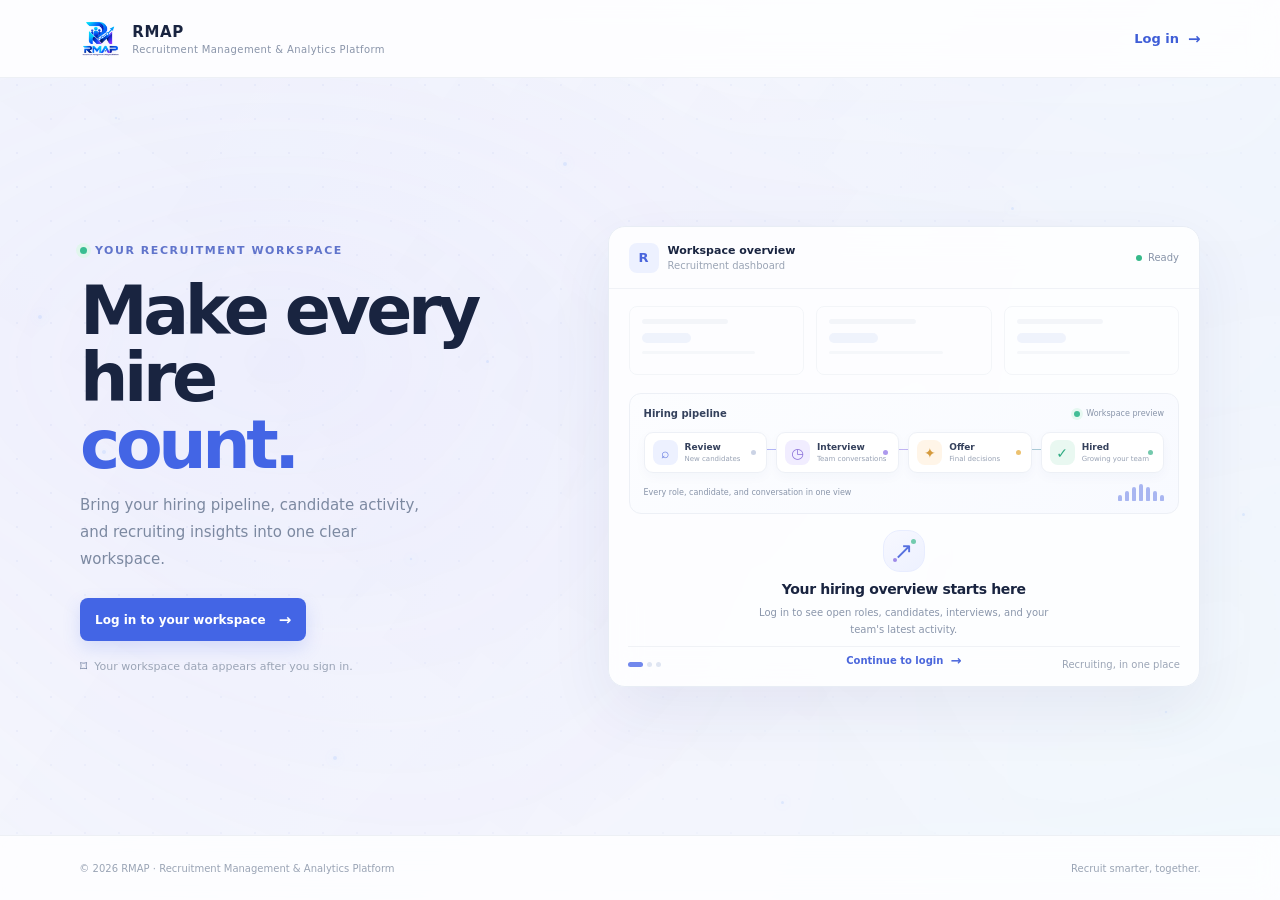
==== index.html @ a4378274 "Initial RMAP project upload" ====
<!doctype html>
<html lang="en">
<head>
  <!-- Signed-out entry page shown when the project opens. -->
  <meta charset="utf-8">
  <meta name="viewport" content="width=device-width, initial-scale=1">
  <meta name="theme-color" content="#f5f7fc">
  <meta name="description" content="Welcome to RMAP, the Recruitment Management &amp; Analytics Platform.">
  <title>RMAP | Recruitment Management &amp; Analytics</title>
  <link rel="stylesheet" href="app/css/landing.css">
  <link rel="stylesheet" href="app/css/rmap-background.css">
  <link rel="stylesheet" href="app/css/readability.css">
  <link rel="stylesheet" href="app/css/global-effects.css">
</head>
<body class="rmap-bg-host rmap-bg-landing">
  <!-- Public header keeps the brand and login entry point visible. -->
  <header class="site-header">
    <a class="brand" href="index.html" aria-label="RMAP home">
      <img src="Assets/images/Futuristic%20RMAP%20Recruitment%20Analytics%20Logo-1.png" alt="">
      <span><strong>RMAP</strong><small>Recruitment Management &amp; Analytics Platform</small></span>
    </a>
    <a class="login-link" href="login.html">Log in <span aria-hidden="true">→</span></a>
  </header>

  <!-- Empty workspace state appears before the user signs in. -->
  <main class="welcome-main">
    <div class="welcome-copy">
      <span class="eyebrow"><i></i> YOUR RECRUITMENT WORKSPACE</span>
      <h1>Make every hire<br><span>count.</span></h1>
      <p>Bring your hiring pipeline, candidate activity, and recruiting insights into one clear workspace.</p>
      <a class="primary-button" href="login.html">Log in to your workspace <span aria-hidden="true">→</span></a>
      <div class="privacy-note"><span aria-hidden="true">⌑</span> Your workspace data appears after you sign in.</div>
    </div>

    <!-- A quiet, data-free preview of the dashboard before sign-in. -->
    <section class="workspace-preview" aria-label="Your workspace is waiting">
      <div class="preview-top"><div class="preview-brand"><span class="preview-mark">R</span><span><strong>Workspace overview</strong><small>Recruitment dashboard</small></span></div><span class="preview-status"><i></i> Ready</span></div>
      <div class="preview-skeletons" aria-hidden="true"><div class="skeleton-card"><span></span><i></i><b></b></div><div class="skeleton-card"><span></span><i></i><b></b></div><div class="skeleton-card"><span></span><i></i><b></b></div></div>
      <!-- Decorative pipeline preview adds context without exposing workspace records before sign-in. -->
      <div class="pipeline-preview" aria-label="Preview of recruitment stages">
        <div class="pipeline-preview-heading"><span>Hiring pipeline</span><span><i></i> Workspace preview</span></div>
        <div class="pipeline-preview-flow" aria-hidden="true">
          <div class="pipeline-preview-step step-review"><span class="pipeline-step-icon">⌕</span><span class="pipeline-step-copy"><strong>Review</strong><small>New candidates</small></span><i class="pipeline-step-dot"></i></div>
          <div class="pipeline-preview-step step-interview"><span class="pipeline-step-icon">◷</span><span class="pipeline-step-copy"><strong>Interview</strong><small>Team conversations</small></span><i class="pipeline-step-dot"></i></div>
          <div class="pipeline-preview-step step-offer"><span class="pipeline-step-icon">✦</span><span class="pipeline-step-copy"><strong>Offer</strong><small>Final decisions</small></span><i class="pipeline-step-dot"></i></div>
          <div class="pipeline-preview-step step-hired"><span class="pipeline-step-icon">✓</span><span class="pipeline-step-copy"><strong>Hired</strong><small>Growing your team</small></span><i class="pipeline-step-dot"></i></div>
        </div>
        <div class="pipeline-preview-footer"><span>Every role, candidate, and conversation in one view</span><span class="pipeline-preview-spark" aria-hidden="true"><i></i><i></i><i></i><i></i><i></i><i></i><i></i></span></div>
      </div>
      <div class="empty-state"><div class="empty-icon"><span>↗</span><i></i><b></b></div><h2>Your hiring overview starts here</h2><p>Log in to see open roles, candidates, interviews, and your team's latest activity.</p><a href="login.html">Continue to login <span aria-hidden="true">→</span></a></div>
      <div class="preview-bottom"><span><i></i><i></i><i></i></span><small>Recruiting, in one place</small></div>
    </section>
  </main>

  <footer class="site-footer"><span>© 2026 RMAP · Recruitment Management &amp; Analytics Platform</span><span>Recruit smarter, together.</span></footer>
  <script src="app/js/rmap-background.js" defer></script>
</body>
</html>
---- app/css/landing.css ----
/* Shared page foundation. */
:root { color-scheme: light; --ink: #192440; --muted: #7c89a1; --blue: #4365e5; }
* { box-sizing: border-box; }
body { min-height: 100vh; margin: 0; background: #f7f9fd; color: var(--ink); font-family: Inter, ui-sans-serif, system-ui, -apple-system, "Segoe UI", sans-serif; -webkit-font-smoothing: antialiased; }
a { color: inherit; text-decoration: none; }

/* Brand header and login entry. */
.site-header { height: 78px; display: flex; align-items: center; justify-content: space-between; padding: 0 max(6.2vw, 24px); border-bottom: 1px solid #edf0f5; background: #fff; }
.brand { display: flex; align-items: center; gap: 10px; }
.brand img { width: 43px; height: 43px; object-fit: contain; }
.brand > span { display: flex; flex-direction: column; gap: 3px; }
.brand strong { font-size: 15px; letter-spacing: .04em; }
.brand small { color: #8994a9; font-size: 8px; letter-spacing: .04em; }
.login-link { display: flex; align-items: center; gap: 9px; color: #3f5ed7; font-size: 11px; font-weight: 700; }
.login-link span { font-size: 15px; }

/* Introductory message and dashboard preview. */
.welcome-main { display: grid; width: min(1120px, calc(100% - 64px)); min-height: calc(100vh - 143px); grid-template-columns: .85fr 1.15fr; align-items: center; gap: 8%; margin: 0 auto; padding: 50px 0; }
.welcome-copy { max-width: 410px; padding: 10px 0; }
.eyebrow { display: inline-flex; align-items: center; gap: 8px; color: #6074cb; font-size: 9px; font-weight: 750; letter-spacing: .14em; }
.eyebrow i { width: 7px; height: 7px; border-radius: 50%; background: #38bd91; box-shadow: 0 0 0 4px #e1f6ed; }
.welcome-copy h1 { margin: 19px 0 14px; font-size: clamp(45px, 5.6vw, 68px); line-height: .99; letter-spacing: -.065em; }
.welcome-copy h1 span { color: var(--blue); }
.welcome-copy > p { max-width: 360px; margin: 0; color: var(--muted); font-size: 13px; line-height: 1.8; }
.primary-button { display: inline-flex; height: 43px; align-items: center; gap: 13px; margin-top: 25px; padding: 0 15px; border-radius: 8px; background: var(--blue); color: white; font-size: 10px; font-weight: 650; box-shadow: 0 7px 18px #4365e52b; transition: background .15s, transform .15s; }
.primary-button:hover { transform: translateY(-1px); background: #3555d2; }
.primary-button span { font-size: 15px; }
.privacy-note { display: flex; align-items: center; gap: 7px; margin-top: 17px; color: #9aa4b6; font-size: 9px; }
.privacy-note span { color: #7280a0; font-size: 14px; }

/* Lightweight empty dashboard preview with no sample recruitment records. */
.workspace-preview { position: relative; min-height: 430px; overflow: hidden; border: 1px solid #e8edf5; border-radius: 17px; background: #fff; box-shadow: 0 24px 65px #263f7612; }
.preview-top { display: flex; height: 62px; align-items: center; justify-content: space-between; padding: 0 20px; border-bottom: 1px solid #f0f2f7; }
.preview-brand { display: flex; align-items: center; gap: 9px; }
.preview-mark { display: grid; width: 30px; height: 30px; place-items: center; border-radius: 8px; background: #edf1ff; color: #4a65dc; font-size: 13px; font-weight: 750; }
.preview-brand > span:last-child { display: flex; flex-direction: column; gap: 3px; }
.preview-brand strong { font-size: 9px; }
.preview-brand small { color: #9aa4b5; font-size: 8px; }
.preview-status { display: flex; align-items: center; gap: 6px; color: #8793a8; font-size: 8px; }
.preview-status i { width: 6px; height: 6px; border-radius: 50%; background: #36b98a; }
.preview-skeletons { display: grid; grid-template-columns: repeat(3, 1fr); gap: 12px; padding: 17px 20px 0; opacity: .66; }
.skeleton-card { height: 69px; padding: 12px; border: 1px solid #edf0f5; border-radius: 8px; }
.skeleton-card span, .skeleton-card i, .skeleton-card b { display: block; height: 5px; border-radius: 5px; background: #eef1f7; }
.skeleton-card span { width: 58%; }
.skeleton-card i { width: 33%; height: 10px; margin-top: 9px; background: #e8edfb; }
.skeleton-card b { width: 76%; height: 3px; margin-top: 8px; background: #f1f3f8; }
.empty-state { display: flex; min-height: 120px; flex-direction: column; align-items: center; justify-content: center; padding: 14px 24px 18px; text-align: center; }
.empty-icon { position: relative; display: grid; width: 42px; height: 42px; place-items: center; margin-bottom: 8px; border: 1px solid #e8edff; border-radius: 17px; background: linear-gradient(145deg, #f7f8ff, #edf1ff); color: #5670df; }
.empty-icon span { font-size: 23px; font-weight: 500; }
.empty-icon i, .empty-icon b { position: absolute; width: 5px; height: 5px; border-radius: 50%; background: #72cbae; }
.empty-icon i { top: 8px; right: 8px; }
.empty-icon b { bottom: 9px; left: 9px; width: 4px; height: 4px; background: #9e8ae9; }
.empty-state h2 { margin: 1px 0 7px; font-size: 14px; letter-spacing: -.025em; }
.empty-state p { max-width: 300px; margin: 0; color: #8a96ab; font-size: 9px; line-height: 1.7; }
.empty-state a { display: inline-flex; align-items: center; gap: 7px; margin-top: 15px; color: #4b67dc; font-size: 9px; font-weight: 650; }
.empty-state a span { font-size: 13px; }
.preview-bottom { position: absolute; right: 19px; bottom: 16px; left: 19px; display: flex; align-items: center; justify-content: space-between; padding-top: 12px; border-top: 1px solid #f0f2f6; }
.preview-bottom > span { display: flex; gap: 4px; }
.preview-bottom i { width: 5px; height: 5px; border-radius: 50%; background: #dfe5f2; }
.preview-bottom i:first-child { width: 15px; border-radius: 5px; background: #7288ed; }
.preview-bottom small { color: #9ba5b6; font-size: 8px; }

/* Small footer shared across screen sizes. */
.site-footer { display: flex; min-height: 65px; align-items: center; justify-content: space-between; gap: 15px; padding: 0 max(6.2vw, 24px); border-top: 1px solid #edf0f5; background: #fff; color: #9aa4b5; font-size: 8px; }

@media (max-width: 760px) {
  .site-header { height: 68px; padding: 0 20px; }
  .brand img { width: 38px; height: 38px; }
  .brand small { max-width: 195px; overflow: hidden; font-size: 7px; text-overflow: ellipsis; white-space: nowrap; }
  .welcome-main { width: min(520px, calc(100% - 40px)); min-height: auto; grid-template-columns: 1fr; gap: 35px; padding: 50px 0 35px; }
  .welcome-copy { max-width: 100%; }
  .welcome-copy h1 { font-size: clamp(48px, 13vw, 64px); }
  .welcome-copy > p { max-width: 420px; }
  .workspace-preview { min-height: 420px; }
  .preview-skeletons { gap: 8px; padding-right: 13px; padding-left: 13px; }
  .preview-top { padding: 0 14px; }
  .site-footer { min-height: 57px; padding: 12px 20px; font-size: 7px; }
}

@media (max-width: 420px) {
  .brand small { max-width: 155px; }
  .welcome-main { padding-top: 39px; }
  .workspace-preview { min-height: 410px; }
  .preview-skeletons { grid-template-columns: repeat(2, 1fr); }
  .skeleton-card:last-child { display: none; }
  .empty-state { min-height: 120px; }
  .site-footer { align-items: flex-start; flex-direction: column; justify-content: center; gap: 5px; }
}

/* Hiring pipeline illustration fills the signed-out preview with a clear product visual. */
.pipeline-preview { margin: 18px 20px 2px; padding: 14px 14px 12px; border: 1px solid #edf0f6; border-radius: 12px; background: linear-gradient(145deg,#fcfdff,#f8faff); }
.pipeline-preview-heading,.pipeline-preview-footer { display:flex; align-items:center; justify-content:space-between; gap:10px; }
.pipeline-preview-heading { color:#34415c; font-size:10px; font-weight:700; }
.pipeline-preview-heading>span:last-child { display:flex; align-items:center; gap:6px; color:#8995aa; font-size:8px; font-weight:500; }
.pipeline-preview-heading>span:last-child i { width:6px; height:6px; border-radius:50%; background:#42bd96; box-shadow:0 0 0 3px #e6f8f1; }
.pipeline-preview-flow { position:relative; display:grid; grid-template-columns:repeat(4,minmax(0,1fr)); gap:9px; margin-top:13px; }
.pipeline-preview-flow::before { position:absolute; top:17px; right:8%; left:8%; height:1px; background:linear-gradient(90deg,#aab8f8,#c2b6f4,#9dd9c5); content:""; }
.pipeline-preview-step { position:relative; z-index:1; display:flex; min-width:0; flex-direction:row; align-items:center; gap:7px; padding:7px 8px; border:1px solid #edf0f6; border-radius:9px; background:#fff; box-shadow:0 4px 12px #253b7008; transition:transform .25s ease,border-color .25s ease,box-shadow .25s ease; }
.pipeline-preview-step:hover { transform:translateY(-3px); border-color:#dbe2ff; box-shadow:0 9px 18px #344f9912; }
.pipeline-step-icon { display:grid; width:25px; height:25px; flex:0 0 auto; place-items:center; border-radius:8px; background:#edf1ff; color:#5d73dd; font-size:14px; }
.step-interview .pipeline-step-icon { background:#f1edff; color:#8c72d9; }.step-offer .pipeline-step-icon { background:#fff5e8; color:#d59a3d; }.step-hired .pipeline-step-icon { background:#e9f8f1; color:#2eaa81; }
.pipeline-step-copy { display:flex; min-width:0; flex-direction:column; gap:3px; }.pipeline-step-copy strong { overflow:hidden; color:#35415c; font-size:9px; text-overflow:ellipsis; white-space:nowrap; }.pipeline-step-copy small { overflow:hidden; color:#98a2b4; font-size:7px; text-overflow:ellipsis; white-space:nowrap; }
.pipeline-step-dot { position:absolute; top:17px; right:10px; width:5px; height:5px; border-radius:50%; background:#cbd3e5; }.step-interview .pipeline-step-dot { background:#ad99ee; }.step-offer .pipeline-step-dot { background:#ecc16f; }.step-hired .pipeline-step-dot { background:#73c9ac; }
.pipeline-preview-footer { margin-top:11px; color:#8995aa; font-size:8px; }.pipeline-preview-spark { display:flex; height:17px; align-items:flex-end; gap:3px; }.pipeline-preview-spark i { width:4px; height:35%; border-radius:3px 3px 1px 1px; background:#a9b6f1; animation:landing-spark 2.4s ease-in-out infinite alternate; }.pipeline-preview-spark i:nth-child(2),.pipeline-preview-spark i:nth-child(6){height:60%;animation-delay:.3s}.pipeline-preview-spark i:nth-child(3),.pipeline-preview-spark i:nth-child(5){height:80%;animation-delay:.6s}.pipeline-preview-spark i:nth-child(4){height:100%;animation-delay:.9s}
@keyframes landing-spark { to { transform:scaleY(.55); opacity:.55; } }
body.rmap-bg-host.rmap-bg-dark .pipeline-preview { border-color:#29364d; background:linear-gradient(145deg,#172235,#111b2b); }
body.rmap-bg-host.rmap-bg-dark .pipeline-preview-heading,body.rmap-bg-host.rmap-bg-dark .pipeline-step-copy strong { color:#e4eaf5; }
body.rmap-bg-host.rmap-bg-dark .pipeline-preview-heading>span:last-child,body.rmap-bg-host.rmap-bg-dark .pipeline-preview-footer,body.rmap-bg-host.rmap-bg-dark .pipeline-step-copy small { color:#a4afc2; }
body.rmap-bg-host.rmap-bg-dark .pipeline-preview-step { border-color:#29364d; background:#172235; }
@media (max-width:760px) { .pipeline-preview { margin:14px 13px 2px; padding:12px 10px; }.pipeline-preview-flow { gap:6px; }.pipeline-preview-step { gap:5px; padding:7px 5px; }.pipeline-step-copy small { font-size:7px; } }
@media (prefers-reduced-motion:reduce) { .pipeline-preview-spark i { animation:none; } .pipeline-preview-step { transition:none; } }
/* Keep the landing message legible above the global animated background while scrolling. */
.site-header { position:sticky; top:0; z-index:5; }
@media (min-width:761px) and (max-width:1100px) {
  .welcome-main { width:min(1120px,calc(100% - 48px)); grid-template-columns:minmax(0,.9fr) minmax(0,1.1fr); gap:clamp(28px,4vw,48px); }
  .welcome-copy h1 { font-size:clamp(42px,5.2vw,58px); }
}
body.rmap-bg-host.rmap-bg-dark .site-header,body.rmap-bg-host.rmap-bg-dark .site-footer { border-color:#26344a; background:rgb(11 20 36 / 92%); color:#a8b4c9; }
body.rmap-bg-host.rmap-bg-dark .site-header .brand strong,body.rmap-bg-host.rmap-bg-dark .welcome-copy h1 { color:#eef2fc; }
body.rmap-bg-host.rmap-bg-dark .site-header .brand small,body.rmap-bg-host.rmap-bg-dark .welcome-copy>p { color:#aab6ca; }
body.rmap-bg-host.rmap-bg-dark .login-link,body.rmap-bg-host.rmap-bg-dark .welcome-copy h1 span { color:#91a5ff; }
body.rmap-bg-host.rmap-bg-dark .eyebrow { color:#aebcff; }
body.rmap-bg-host.rmap-bg-dark .eyebrow i { box-shadow:0 0 0 4px #1e3a3a; }
body.rmap-bg-host.rmap-bg-dark .privacy-note,body.rmap-bg-host.rmap-bg-dark .privacy-note span { color:#aab6ca; }
body.rmap-bg-host.rmap-bg-dark .workspace-preview { border-color:#2a3951; background:linear-gradient(145deg,#152238,#101b2d); box-shadow:0 25px 75px #0005; }
body.rmap-bg-host.rmap-bg-dark .preview-top,body.rmap-bg-host.rmap-bg-dark .preview-bottom { border-color:#2a3951; }
body.rmap-bg-host.rmap-bg-dark .preview-brand strong,body.rmap-bg-host.rmap-bg-dark .empty-state h2 { color:#e8edf8; }
body.rmap-bg-host.rmap-bg-dark .preview-brand small,body.rmap-bg-host.rmap-bg-dark .preview-status,body.rmap-bg-host.rmap-bg-dark .empty-state p,body.rmap-bg-host.rmap-bg-dark .preview-bottom small { color:#a1aec3; }
body.rmap-bg-host.rmap-bg-dark .skeleton-card { border-color:#2b3a52; }
body.rmap-bg-host.rmap-bg-dark .skeleton-card span,body.rmap-bg-host.rmap-bg-dark .skeleton-card b { background:#2a3951; }
body.rmap-bg-host.rmap-bg-dark .skeleton-card i { background:#33436a; }
body.rmap-bg-host.rmap-bg-dark .empty-icon { border-color:#34456c; background:linear-gradient(145deg,#202f4b,#1a2942); color:#9aabff; }
body.rmap-bg-host.rmap-bg-dark .empty-state a { color:#9baeff; }
body.rmap-bg-host.rmap-bg-dark .preview-bottom i { background:#43516a; }
body.rmap-bg-host.rmap-bg-dark .preview-bottom i:first-child { background:#8a9cff; }
body.rmap-bg-host.rmap-bg-dark .pipeline-preview { border-color:#34435d; background:radial-gradient(ellipse at 8% 0%,#263653 0%,transparent 62%),linear-gradient(145deg,#1b2a42,#17243a); box-shadow:inset 0 1px #ffffff0a; }
body.rmap-bg-host.rmap-bg-dark .pipeline-preview-step { border-color:#3a4a66; background:#22314a; box-shadow:0 5px 14px #07101d44; }
body.rmap-bg-host.rmap-bg-dark .pipeline-preview-heading,body.rmap-bg-host.rmap-bg-dark .pipeline-step-copy strong { color:#edf1fb; }
body.rmap-bg-host.rmap-bg-dark .pipeline-preview-heading>span:last-child,body.rmap-bg-host.rmap-bg-dark .pipeline-preview-footer,body.rmap-bg-host.rmap-bg-dark .pipeline-step-copy small { color:#b0bdd1; }
body.rmap-bg-host.rmap-bg-dark .pipeline-preview-flow::before { background:linear-gradient(90deg,#778ce4,#a08dde,#75c5ab); }
@media (prefers-reduced-motion:reduce) { .site-header { scroll-behavior:auto; } }
---- app/css/rmap-background.css ----
/* RMAP global background. All selectors and animation names are isolated. */
body.rmap-bg-host {
  position: relative;
  isolation: isolate;
  background: transparent !important;
}

body.rmap-bg-host::before,
body.rmap-bg-host::after {
  position: fixed;
  z-index: -1;
  inset: -12%;
  display: block;
  pointer-events: none;
  content: "";
}

body.rmap-bg-host::before {
  background:
    radial-gradient(ellipse at 18% 28%, rgb(169 151 255 / 29%), transparent 38%),
    radial-gradient(ellipse at 78% 20%, rgb(112 174 255 / 24%), transparent 38%),
    radial-gradient(ellipse at 62% 76%, rgb(95 225 236 / 20%), transparent 38%),
    radial-gradient(ellipse at 30% 80%, rgb(194 176 255 / 17%), transparent 42%);
  background-size: 150% 150%;
  filter: blur(35px);
  opacity: .34;
  animation: rmap-bg-aurora 42s ease-in-out infinite alternate;
  will-change: background-position, transform;
}

body.rmap-bg-host::after {
  inset: 0;
  background-image:
    linear-gradient(125deg, transparent 15%, rgb(139 159 255 / 4%) 48%, transparent 76%),
    linear-gradient(35deg, transparent 22%, rgb(78 208 231 / 4%) 52%, transparent 80%),
    radial-gradient(circle, rgb(109 133 216 / 30%) .8px, transparent 1.25px);
  background-size: 100% 100%, 100% 100%, 34px 34px;
  background-position: center, center, 0 0;
  opacity: .22;
  animation: rmap-bg-mesh 60s linear infinite;
  mask-image: linear-gradient(135deg, #000 0%, rgb(0 0 0 / 65%) 48%, transparent 100%);
  pointer-events: none;
}

body.rmap-bg-host > .rmap-bg-particle {
  position: fixed;
  z-index: -1;
  top: var(--rmap-bg-y);
  left: var(--rmap-bg-x);
  width: var(--rmap-bg-size);
  height: var(--rmap-bg-size);
  border-radius: 50%;
  background: rgb(108 163 255 / 58%);
  box-shadow: 0 0 12px 2px rgb(124 171 255 / 24%);
  opacity: .24;
  pointer-events: none;
  animation: rmap-bg-float var(--rmap-bg-duration) ease-in-out var(--rmap-bg-delay) infinite alternate;
  will-change: transform, opacity;
}

body.rmap-bg-host.rmap-bg-landing::before { opacity: .36; }
body.rmap-bg-host.rmap-bg-landing::after { opacity: .25; }
body.rmap-bg-host.rmap-bg-landing > .rmap-bg-particle { opacity: .28; }
body.rmap-bg-host.rmap-bg-login::before { opacity: .22; filter: blur(48px); }
body.rmap-bg-host.rmap-bg-login::after { opacity: .12; }
body.rmap-bg-host.rmap-bg-login > .rmap-bg-particle { opacity: .15; }
body.rmap-bg-host.rmap-bg-dashboard::before { opacity: .11; filter: blur(58px); }
body.rmap-bg-host.rmap-bg-dashboard::after { opacity: .08; }
body.rmap-bg-host.rmap-bg-dashboard > .rmap-bg-particle { opacity: .08; }

body.rmap-bg-host.rmap-bg-dark::before {
  background:
    radial-gradient(ellipse at 18% 28%, rgb(116 74 221 / 26%), transparent 38%),
    radial-gradient(ellipse at 78% 20%, rgb(47 109 237 / 23%), transparent 38%),
    radial-gradient(ellipse at 62% 76%, rgb(23 194 220 / 19%), transparent 38%),
    radial-gradient(ellipse at 30% 80%, rgb(110 92 214 / 18%), transparent 42%);
}
body.rmap-bg-host.rmap-bg-dark::after {
  background-image:
    linear-gradient(125deg, transparent 15%, rgb(125 123 255 / 5%) 48%, transparent 76%),
    linear-gradient(35deg, transparent 22%, rgb(41 204 232 / 5%) 52%, transparent 80%),
    radial-gradient(circle, rgb(123 148 255 / 40%) .8px, transparent 1.25px);
}
body.rmap-bg-host.rmap-bg-dark > .rmap-bg-particle {
  background: rgb(87 183 255 / 75%);
  box-shadow: 0 0 14px 3px rgb(62 148 255 / 30%);
}

@keyframes rmap-bg-aurora {
  0% { background-position: 0% 20%; transform: scale(1) rotate(0deg); }
  50% { background-position: 100% 55%; }
  100% { background-position: 15% 100%; transform: scale(1.08) rotate(3deg); }
}
@keyframes rmap-bg-mesh {
  from { background-position: center, center, 0 0; }
  to { background-position: center, center, 68px 68px; }
}
@keyframes rmap-bg-float {
  from { transform: translate3d(-8px, 12px, 0) scale(.8); }
  to { transform: translate3d(12px, -20px, 0) scale(1.15); opacity: .75; }
}

@media (max-width: 760px) {
  body.rmap-bg-host::before { inset: -18%; filter: blur(42px); }
  body.rmap-bg-host::after { background-size: 100% 100%, 100% 100%, 42px 42px; }
}
@media (prefers-reduced-motion: reduce) {
  body.rmap-bg-host::before,
  body.rmap-bg-host::after,
  body.rmap-bg-host > .rmap-bg-particle {
    animation: none !important;
    will-change: auto;
  }
}
html.rmap-bg-root { background-color: #f7f9fd; }
html.rmap-bg-root.rmap-bg-root-dark { background-color: #08111f; }
---- app/css/readability.css ----
/* Readability pass: increase small interface copy without changing component geometry. */
/* Landing page */
.site-header .brand small { font-size: 10px; }
.site-header .login-link { font-size: 13px; }
.welcome-copy .eyebrow { font-size: 11px; }
.welcome-copy > p { font-size: 15px; }
.welcome-copy .primary-button { font-size: 12px; }
.privacy-note { font-size: 11px; }
.preview-brand strong { font-size: 11px; }
.preview-brand small, .preview-status, .empty-state p, .empty-state a { font-size: 10px; }
.preview-bottom small, .site-footer { font-size: 10px; }
@media (max-width: 760px) { .site-header .brand small { font-size: 9px; } }
@media (max-width: 420px) { .site-footer { font-size: 9px; } }

/* Login page */
.brand-sub { font-size: 11px; }
.eyebrow { font-size: 12px; }
.insight-top, .stat span { font-size: 12px; }
.welcome p { font-size: 14px; }
.field label { font-size: 13px; }
.field input { font-size: 14px; }
.toggle, .options, .remember, .login-appearance button { font-size: 12px; }
.submit, .google { font-size: 14px; }
.divider { font-size: 11px; }
.signup { font-size: 12px; }
.footnote { font-size: 11px; }
.mobile-brand small { font-size: 10px; }

/* Shared app shell and dashboard */
.app-shell { font-size: 14px; }
.brand-copy small, .workspace-copy small, .nav-label, .user-copy small,
.notification-item small, .profile-menu-header small, .workspace-option-copy small,
.workspace-menu-note, .appearance-label { font-size: 10px; }
.workspace-copy strong, .user-copy strong, .profile-name, .notification-item strong,
.profile-menu-header strong, .profile-menu > a, .global-search input,
.breadcrumbs, .collapse-control { font-size: 12px; }
.workspace-menu-heading, .workspace-option-copy strong, .text-button,
.dropdown-footer { font-size: 11px; }
.page-heading p, .date-label, .metric-top, .panel-heading p, .panel-link,
.pipeline-summary > span:nth-child(2), .pipeline-change, .activity-item p,
.table-footer, .page-footer, .appearance-option { font-size: 11px; }
.panel-heading h2 { font-size: 14px; }
.primary-button { font-size: 12px; }
.metric-bottom, .metric-value small, .stage > span, .interview-info > span,
.interview-info small, .interview-type, .view-all, .pipeline-change small,
.table-person small, .status-pill, .activity-item p small { font-size: 10px; }
.app-shell th { font-size: 10px; }
.app-shell td { font-size: 11px; }
.table-person strong { font-size: 11px; }

/* Jobs, candidate directory, and applicant tables */
.back-to-jobs, .jobs-export, .job-tab, .job-tab > span,
.jobs-search input, .department-filter select, .jobs-table th,
.job-title-cell strong, .job-meta, .job-status, .job-action-menu button,
.candidate-export, .candidate-stat small, .candidate-stat-note,
.demo-data-label, .candidate-search input, .candidate-filters select,
.candidate-table th, .candidate-table td, .candidate-person-copy strong,
.candidate-person-copy small, .candidate-job-tag, .candidate-no-jobs,
.candidate-stage, .candidate-row-menu button, .candidate-table-footer,
.candidate-data-note, .candidate-empty small, .candidate-demo-note,
.candidate-modal-heading p, .candidate-field, .candidate-field small,
.candidate-field input, .candidate-field select, .candidate-cancel,
.profile-eyebrow, .candidate-profile-identity p, .profile-section h3,
.profile-section dt, .profile-section dd, .profile-skill,
.profile-section-heading > span, .profile-application strong,
.profile-application small, .profile-application a, .profile-activity p,
.profile-stage-select, .profile-stage-select select, .archive-candidate,
.profile-notes textarea, .save-note, .attach-job-toggle,
.attach-job-form select, .attach-job-form button,
.applicant-job-copy p, .job-applicant-total span, .applicant-stat small,
.applicant-tab, .applicant-tab > span, .applicant-search input,
.applicant-table th, .applicant-table td, .candidate-cell strong,
.candidate-cell small, .stage-badge, .match-score, .applicant-list-footer,
.preview-badge, .applicant-empty small, .applicant-preview-note { font-size: 10px; }
.candidate-person-copy strong, .candidate-cell strong, .job-title-cell strong { font-size: 11px; }
.applicant-job-copy h2 { font-size: 15px; }
.candidate-modal-heading h2, .candidate-profile-identity h2 { font-size: 19px; }
.profile-application strong { font-size: 11px; }
.jobs-table td { font-size: 11px; }
/* Additional compact labels and action controls used on recruitment pages. */
.jobs-stat > div small, .jobs-stat-caption, .job-title-cell small,
.applicant-link, .applicant-link span, .jobs-table-footer,
.job-modal-heading p, .job-form-field, .job-form-field input,
.job-form-field select, .jobs-empty small, .jobs-pagination button,
.candidate-heading-actions .primary-button { font-size: 10px; }
.applicant-link, .job-title-cell strong, .job-modal-heading h2,
.job-form-field input, .job-form-field select { font-size: 11px; }
---- app/css/global-effects.css ----
/* Shared translucent surfaces and motion language for every RMAP page. */
.rmap-bg-host.rmap-bg-landing::before{opacity:.46}.rmap-bg-host.rmap-bg-landing::after{opacity:.34}.rmap-bg-host.rmap-bg-login::before{opacity:.30}.rmap-bg-host.rmap-bg-login::after{opacity:.18}.rmap-bg-host.rmap-bg-dashboard::before{opacity:.19}.rmap-bg-host.rmap-bg-dashboard::after{opacity:.14}.rmap-bg-host.rmap-bg-dashboard>.rmap-bg-particle{opacity:.13}
.site-header,.site-footer{backdrop-filter:blur(14px)}body.rmap-bg-host.rmap-bg-login .shell{background:rgb(255 255 255 / 90%);backdrop-filter:blur(18px)}.site-header{background:rgb(255 255 255 / 82%)}.site-footer{background:rgb(255 255 255 / 78%)}.workspace-preview{background:rgb(255 255 255 / 84%);backdrop-filter:blur(18px)}
.welcome-copy{animation:rmap-global-rise .65s cubic-bezier(.2,.75,.25,1) both}.workspace-preview{animation:rmap-global-rise .75s .08s cubic-bezier(.2,.75,.25,1) both}.site-header{animation:rmap-global-down .5s ease-out both}
.app-shell .sidebar{background:rgb(255 255 255 / 88%);backdrop-filter:blur(16px)}.app-shell .topbar{background:rgb(255 255 255 / 78%)}.app-shell .panel,.app-shell .metric-card,.app-shell .jobs-stat,.app-shell .candidate-stat,.app-shell .interview-stat,.app-shell .analytics-stat,.app-shell .report-stat,.app-shell .activity-stat,.app-shell .applicant-stat{background:rgb(255 255 255 / 84%);backdrop-filter:blur(14px)}
.app-shell .main-content{animation:rmap-global-rise .55s cubic-bezier(.2,.75,.25,1) both}.app-shell .panel,.app-shell .metric-card,.app-shell .jobs-stat,.app-shell .candidate-stat,.app-shell .interview-stat,.app-shell .analytics-stat,.app-shell .report-stat,.app-shell .activity-stat,.app-shell .applicant-stat{transition:transform .28s cubic-bezier(.2,.75,.25,1),box-shadow .28s ease,border-color .28s ease}.app-shell .panel:hover,.app-shell .metric-card:hover,.app-shell .jobs-stat:hover,.app-shell .candidate-stat:hover,.app-shell .interview-stat:hover,.app-shell .analytics-stat:hover,.app-shell .report-stat:hover,.app-shell .activity-stat:hover,.app-shell .applicant-stat:hover{transform:translateY(-2px);box-shadow:0 14px 32px rgb(28 47 91 / 9%)}
body.rmap-bg-host.rmap-bg-dark .site-header{background:rgb(11 20 36 / 78%)}body.rmap-bg-host.rmap-bg-dark .site-footer{background:rgb(11 20 36 / 74%)}body.rmap-bg-host.rmap-bg-dark .workspace-preview{background:linear-gradient(145deg,rgb(21 34 56 / 91%),rgb(16 27 45 / 84%))}body.rmap-bg-host.rmap-bg-dark.rmap-bg-login .shell{background:rgb(19 30 48 / 88%)}body.rmap-bg-host.rmap-bg-dark .app-shell .sidebar{background:rgb(17 27 43 / 91%)}body.rmap-bg-host.rmap-bg-dark .app-shell .topbar{background:rgb(17 27 43 / 78%)}body.rmap-bg-host.rmap-bg-dark .app-shell .panel,body.rmap-bg-host.rmap-bg-dark .app-shell .metric-card,body.rmap-bg-host.rmap-bg-dark .app-shell .jobs-stat,body.rmap-bg-host.rmap-bg-dark .app-shell .candidate-stat,body.rmap-bg-host.rmap-bg-dark .app-shell .interview-stat,body.rmap-bg-host.rmap-bg-dark .app-shell .analytics-stat,body.rmap-bg-host.rmap-bg-dark .app-shell .report-stat,body.rmap-bg-host.rmap-bg-dark .app-shell .activity-stat,body.rmap-bg-host.rmap-bg-dark .app-shell .applicant-stat{background:rgb(23 34 53 / 86%)}body.rmap-bg-host.rmap-bg-dark .app-shell .panel:hover,body.rmap-bg-host.rmap-bg-dark .app-shell .metric-card:hover,body.rmap-bg-host.rmap-bg-dark .app-shell .jobs-stat:hover,body.rmap-bg-host.rmap-bg-dark .app-shell .candidate-stat:hover,body.rmap-bg-host.rmap-bg-dark .app-shell .interview-stat:hover,body.rmap-bg-host.rmap-bg-dark .app-shell .analytics-stat:hover,body.rmap-bg-host.rmap-bg-dark .app-shell .report-stat:hover,body.rmap-bg-host.rmap-bg-dark .app-shell .activity-stat:hover,body.rmap-bg-host.rmap-bg-dark .app-shell .applicant-stat:hover{box-shadow:0 14px 32px #0004}
@keyframes rmap-global-rise{from{opacity:0;transform:translateY(12px)}to{opacity:1;transform:translateY(0)}}@keyframes rmap-global-down{from{opacity:0;transform:translateY(-8px)}to{opacity:1;transform:translateY(0)}}
@media(prefers-reduced-motion:reduce){.welcome-copy,.workspace-preview,.site-header,.app-shell .main-content{animation:none!important}.app-shell .panel,.app-shell .metric-card,.app-shell .jobs-stat,.app-shell .candidate-stat,.app-shell .interview-stat,.app-shell .analytics-stat,.app-shell .report-stat,.app-shell .activity-stat,.app-shell .applicant-stat{transition:none!important}.app-shell .panel:hover,.app-shell .metric-card:hover,.app-shell .jobs-stat:hover,.app-shell .candidate-stat:hover,.app-shell .interview-stat:hover,.app-shell .analytics-stat:hover,.app-shell .report-stat:hover,.app-shell .activity-stat:hover,.app-shell .applicant-stat:hover{transform:none}}
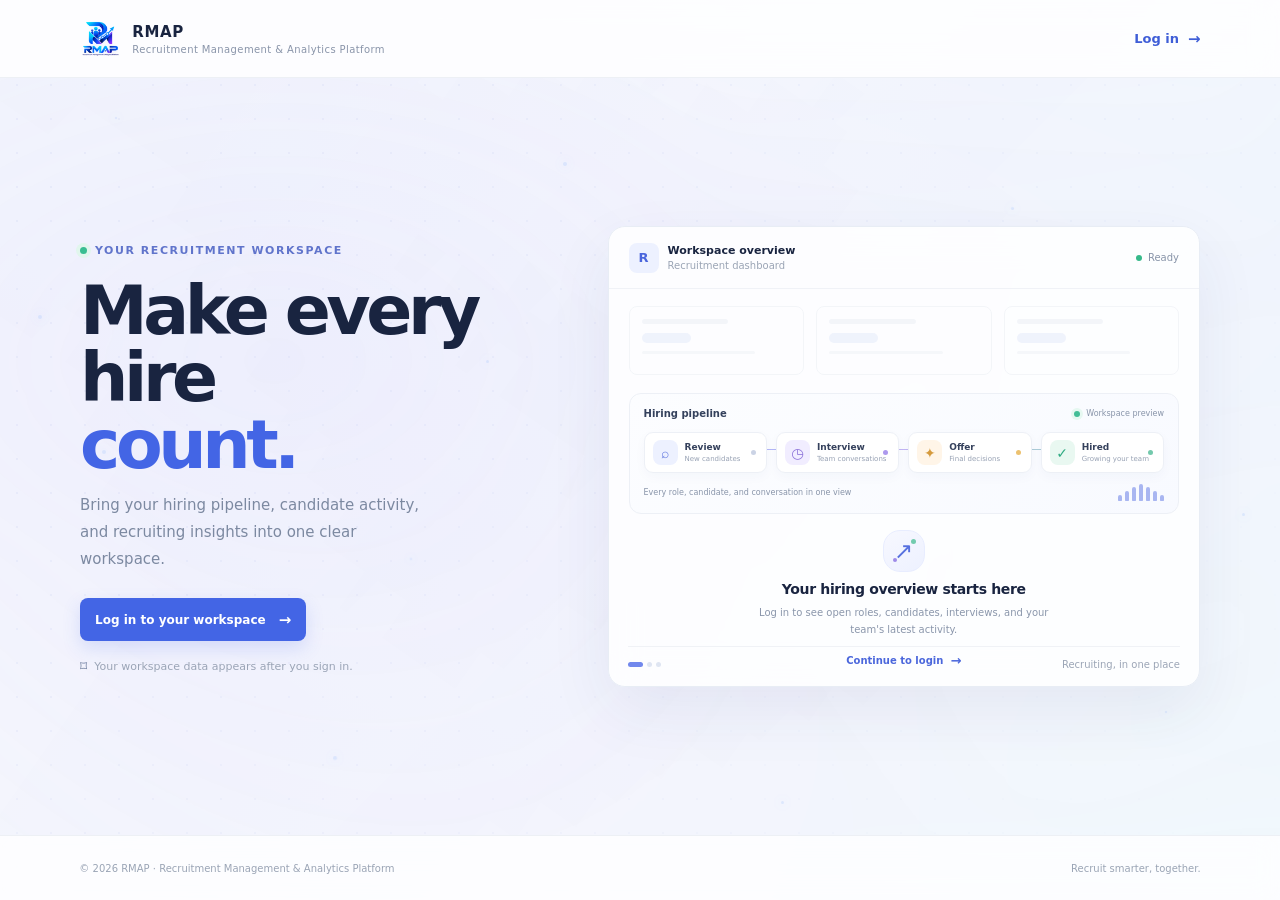
==== commit 1d774f66: "Add Google site verification" ====
--- a/index.html
+++ b/index.html
@@ -1,7 +1,7 @@
 <!doctype html>
 <html lang="en">
 <head>
-  <!-- Signed-out entry page shown when the project opens. -->
+<meta name="google-site-verification" content="pwK3K9GpdbB6RKpfv044vDw-Nrul8buIZCgon2IpSUg" />  <!-- Signed-out entry page shown when the project opens. -->
   <meta charset="utf-8">
   <meta name="viewport" content="width=device-width, initial-scale=1">
   <meta name="theme-color" content="#f5f7fc">
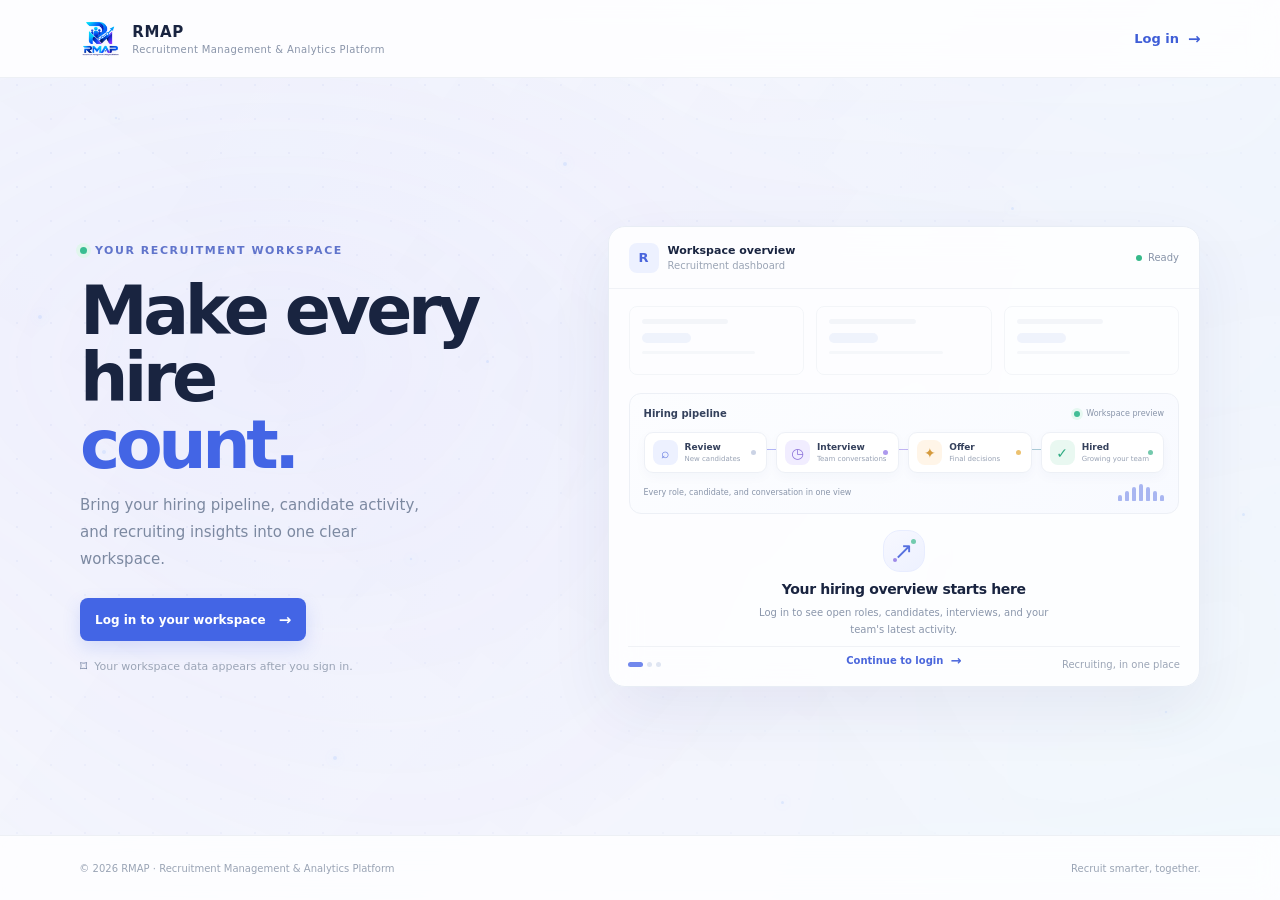
==== commit ad4f137c: "Add Google site verification" ====
--- a/index.html
+++ b/index.html
@@ -1,7 +1,6 @@
 <!doctype html>
 <html lang="en">
 <head>
-<meta name="google-site-verification" content="pwK3K9GpdbB6RKpfv044vDw-Nrul8buIZCgon2IpSUg" />  <!-- Signed-out entry page shown when the project opens. -->
   <meta charset="utf-8">
   <meta name="viewport" content="width=device-width, initial-scale=1">
   <meta name="theme-color" content="#f5f7fc">
